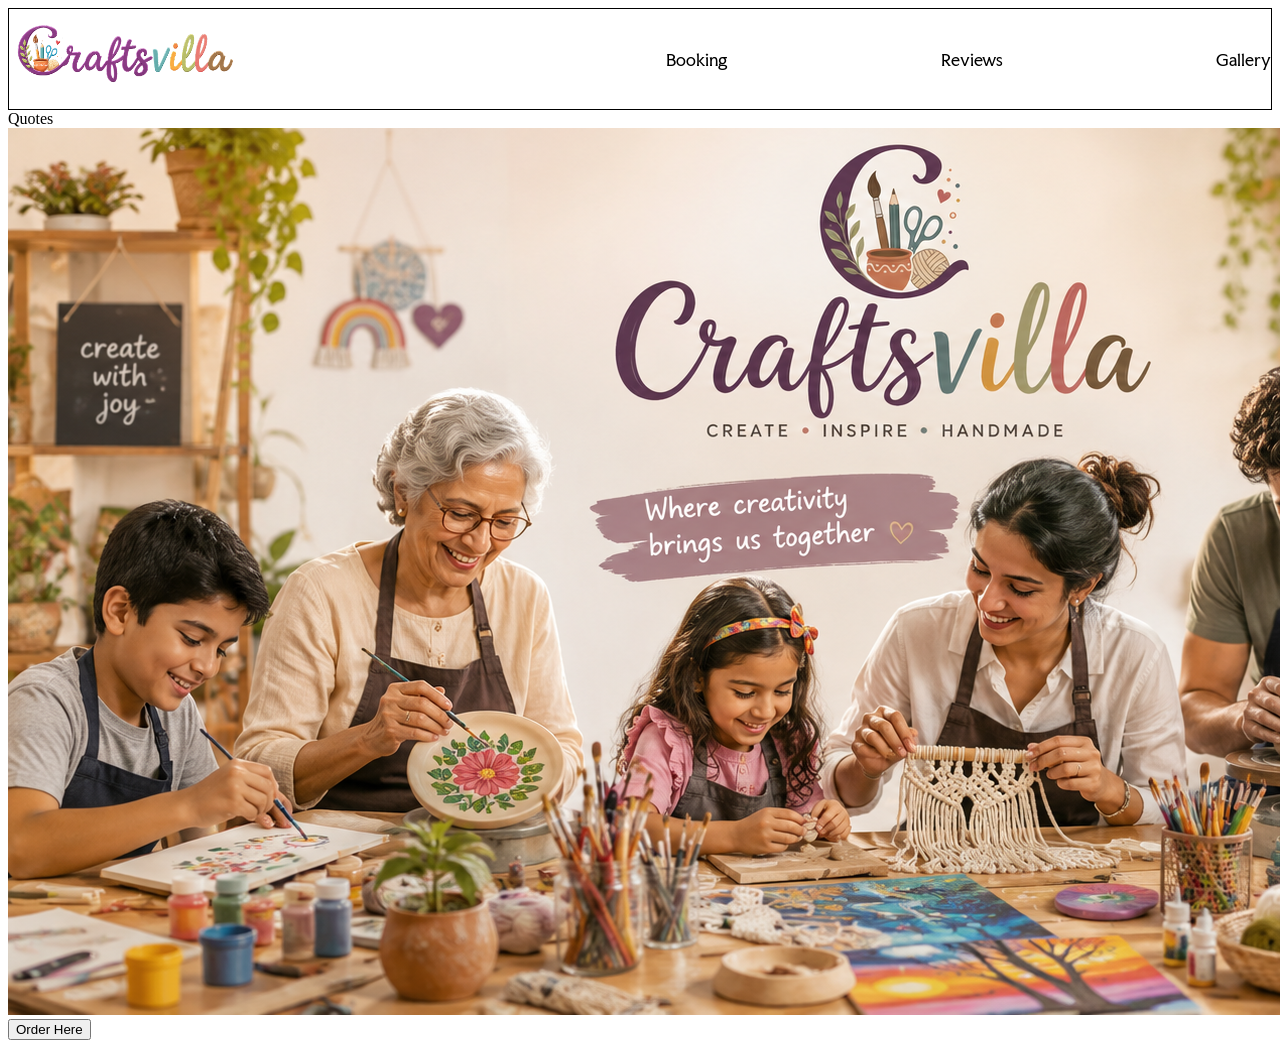
==== index.html @ 908ce423 "first commit" ====
<!DOCTYPE html>
<html lang="en">
<head>
    <meta charset="UTF-8">
    <meta name="viewport" content="width=device-width, initial-scale=1.0">
    <title>Craftsvilla</title>
    <link rel="stylesheet" href="style.css">
    <style> @import url('https://fonts.googleapis.com/css2?family=Eagle+Lake&family=Faculty+Glyphic&display=swap');
</style>
</head>
<body>
    <header>
        <nav>
            <img src="images/craftsvilla.png" alt="The logo of Craftsvilla">

            <div class="nav-links"></div>
            <div id="booking">Booking</div>
            <div id="reviews">Reviews</div>
            <div id="gallery">Gallery</div>
        </nav>
    </header>

    <section class="hero">
        <div>Quotes</div>
        <img src="images/craftsvillamain.png" alt="">
        <button>Order Here</button>
    </section>
    
    <footer>
    </footer>
</body>
</html>
---- style.css ----
nav {
    display: flex;
    flex-direction: row;
    justify-content: space-between;
    align-items: center;
    border: 1.5px solid black ;
}

.nav-links {
    display: flex;
    gap: 60px;
}

nav img {
    height: 100px;
    width: 230px;
}

#booking {
    font-family: 'Faculty Glyphic';
}

#reviews {
    font-family: 'Faculty Glyphic';
}

#gallery {
    font-family: 'Faculty Glyphic';
}
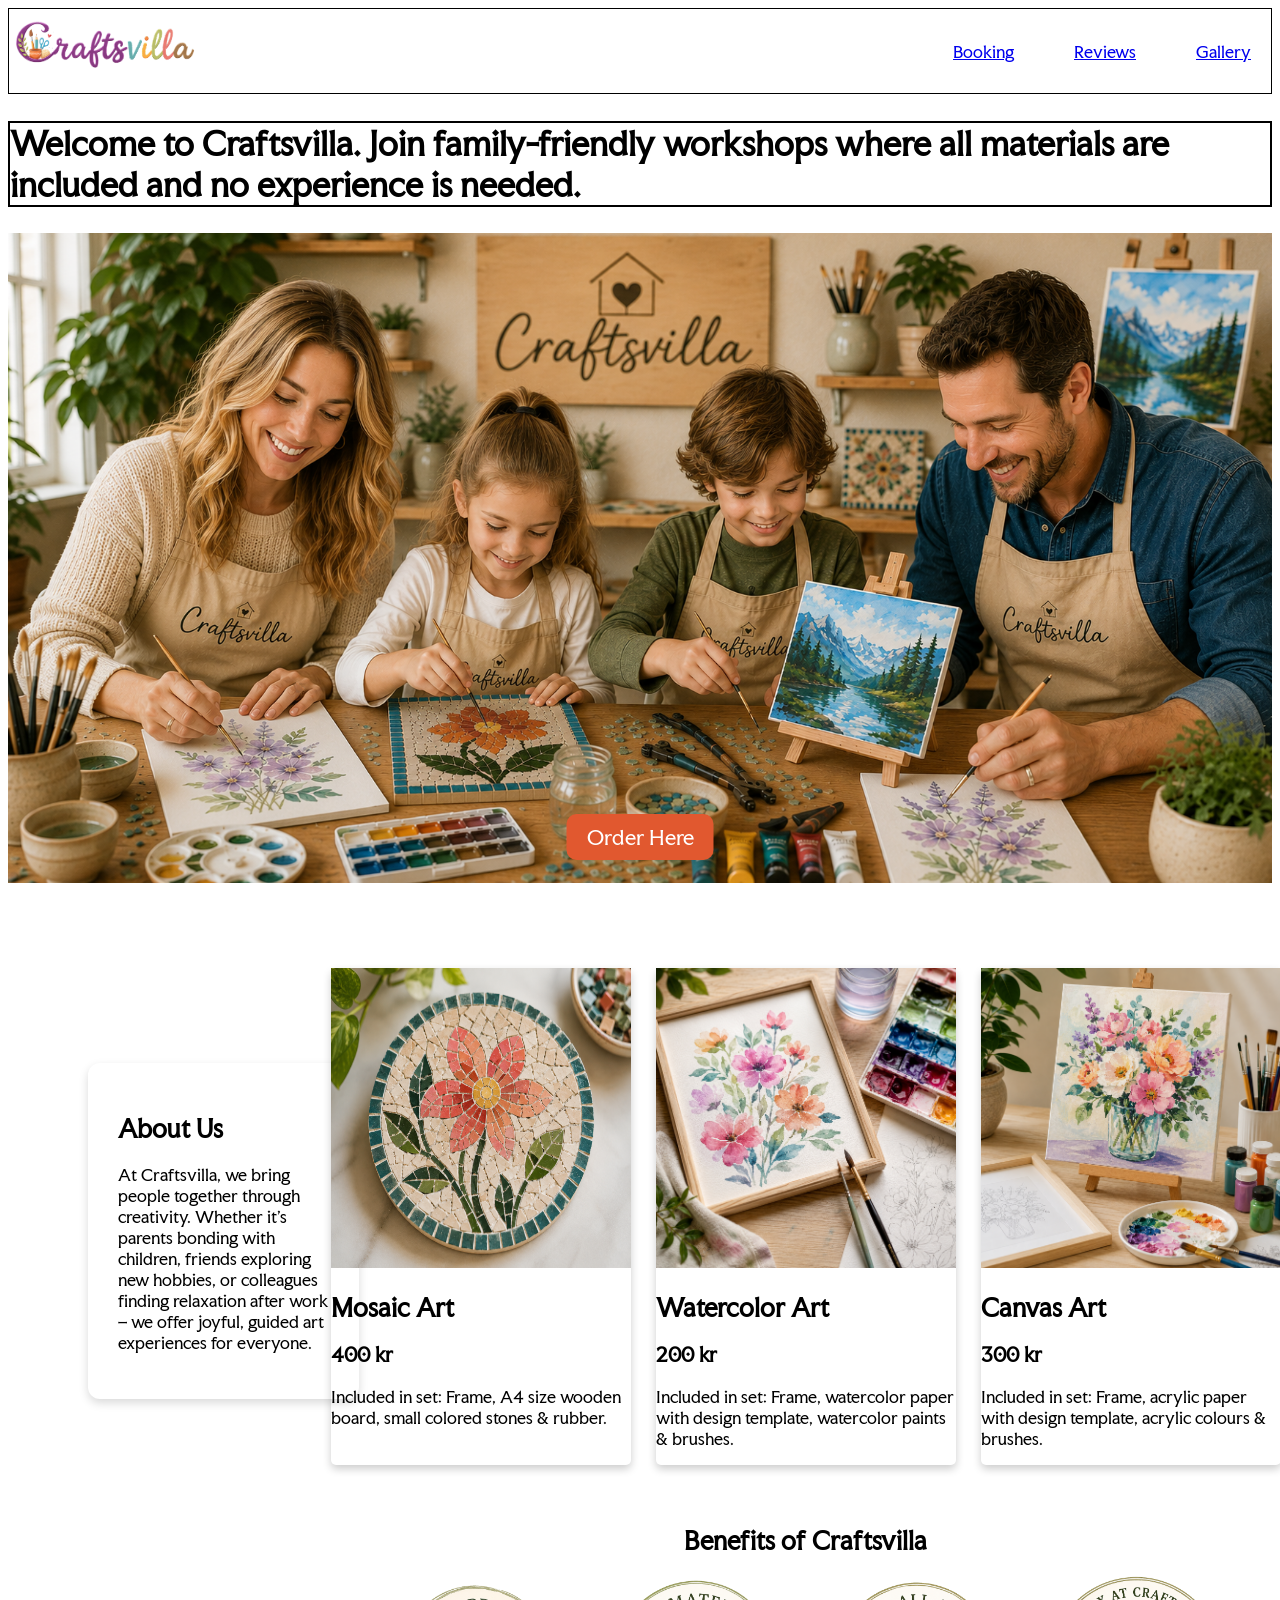
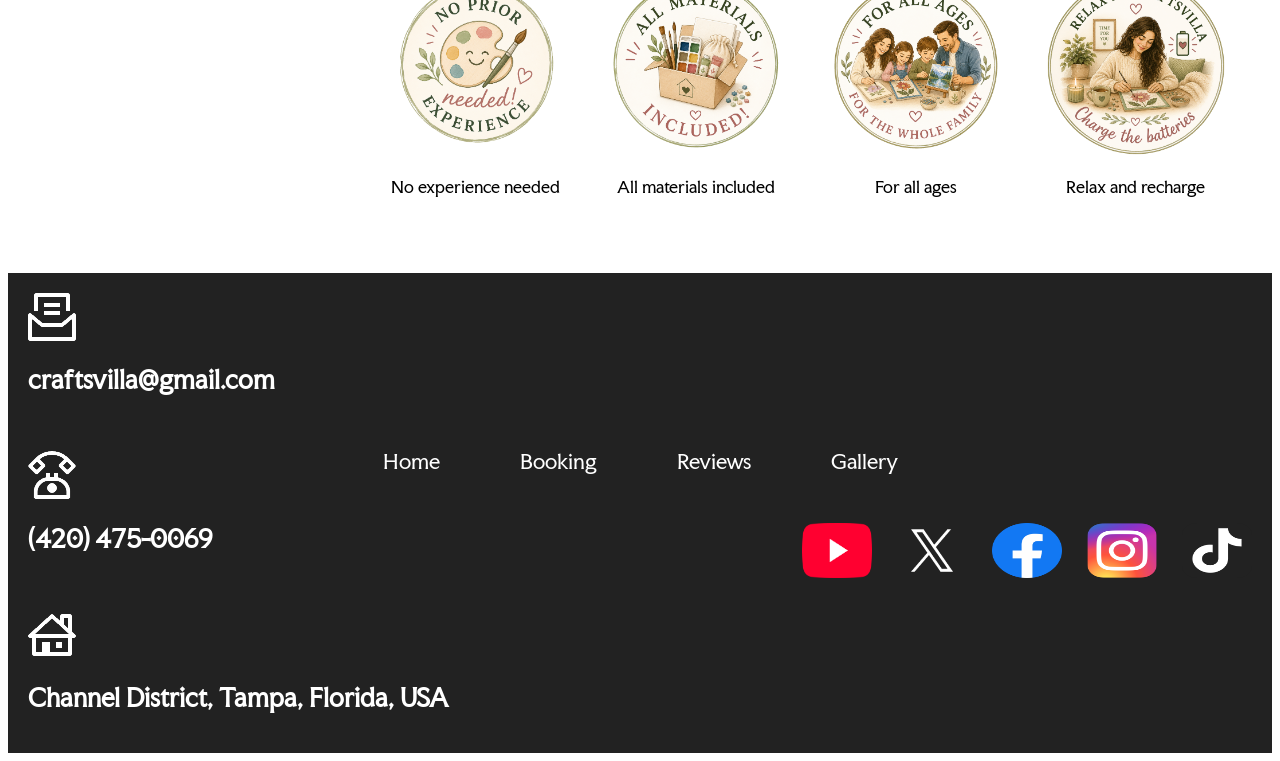
==== commit 07a46330: "third commit" ====
--- a/index.html
+++ b/index.html
@@ -11,22 +11,125 @@
 <body>
     <header>
         <nav>
-            <img src="images/craftsvilla.png" alt="The logo of Craftsvilla">
-
-            <div class="nav-links"></div>
-            <div id="booking">Booking</div>
-            <div id="reviews">Reviews</div>
-            <div id="gallery">Gallery</div>
+            <a href="index.html">
+              <img src="images/craftsvilla.png" alt="The logo of Craftsvilla">
+            </a>
+            <div class="nav-links">
+            <div id="booking">
+             <a href="booking.html" title="Booking">Booking</a>
+            </div>
+            <div id="reviews">
+                <a href="reviews.html" title="Reviews">Reviews</a>
+            </div>
+            <div id="gallery">
+                <a href="gallery.html" title="Gallery">Gallery</a>
+            </div>
         </nav>
     </header>
 
     <section class="hero">
-        <div>Quotes</div>
-        <img src="images/craftsvillamain.png" alt="">
-        <button>Order Here</button>
+         <h1 id="quotes">Welcome to Craftsvilla. Join family-friendly workshops where all materials are included and no experience is needed.</h1>
+        <div class="hero-content">
+            <img id="main-image" src="images/craftsvilla-hero.png" alt="">
+        </div>
+        <div id="order-button"><button>Order Here</button></div>
     </section>
-    
-    <footer>
+
+ <section class="about">
+        <div>
+            <div class="about-us">
+            <h1>About Us</h1>
+            <p>At Craftsvilla, we bring people together through creativity. Whether it's parents bonding with children, friends exploring new hobbies, or colleagues finding relaxation after work – we offer joyful, guided art experiences for everyone.</p>
+            </div>
+            <div class="services">
+
+            <div class="card">
+                <div id="mosaic-card">
+                    <img id="mosaic-img" src="images/mosaic.png" alt="">
+                    <h2>Mosaic Art</h2>
+                    <h3>400 kr</h3>
+                    <p>Included in set: Frame, A4 size wooden board, small colored stones & rubber.</p>
+            </div>
+             <div id="watercolor-card">
+                    <img id="watercolor-img" src="images/watercolor.png" alt="">
+                    <h2>Watercolor Art</h2>
+                    <h3>200 kr</h3>
+                    <p>Included in set: Frame, watercolor paper with design template, watercolor paints & brushes.</p>
+            </div>
+            <div id="canvas-card">
+                    <img id="canvas-img" src="images/canvas.png" alt="">
+                    <h2>Canvas Art</h2>
+                    <h3>300 kr</h3>
+                    <p>Included in set: Frame, acrylic paper with design template, acrylic colours & brushes.</p>
+            </div>
+            </div>
+
+            <div id="benefits">
+       <h2>Benefits of Craftsvilla</h2>
+
+       <div class="benefits-container">
+        <div class="benefit-item">
+        <img src="images/no-experience.png" alt="No experience needed icon">
+        <p>No experience needed</p>
+        </div>
+
+    <div class="benefit-item">
+      <img src="images/all-materials.png" alt="Materials included icon">
+      <p>All materials included</p>
+    </div>
+
+    <div class="benefit-item">
+      <img src="images/all-ages.png" alt="All ages icon">
+      <p>For all ages</p>
+    </div>
+
+    <div class="benefit-item">
+      <img src="images/recharge.png" alt="Relax and recharge icon">
+      <p>Relax and recharge</p>
+    </div>
+  </div>
+</div>
+            </div>
+    </section>
+<footer>
+        <div class="footer-container">
+
+          <div class="contact-info">
+
+            <div class="email">
+                <img src="images/email.png" alt="">
+                    <h2>craftsvilla@gmail.com <h2>
+                </div>
+                <br><br>
+
+            <div class="contact">
+                <img src="images/phone.png" alt="">
+                    <h2>(420) 475-0069</h2>
+                </div>
+                <br><br>
+
+        <div class="location">
+                <img src="images/address.png" alt="">
+                    <h2>Channel District, Tampa, Florida, USA</h2>
+                </div>
+      </div>
+      <div>
+        <div id="footer-links">
+    <a href="index.html">Home</a>
+    <a href="booking.html">Booking</a>
+    <a href="reviews.html">Reviews</a>
+    <a href="gallery.html">Gallery</a>
+   </div>
+
+        <div class="socialmedia">
+                <img src="images/youtube.png" alt="YouTube">
+                <img src="images/x.png" alt="X">
+                <img src="images/facebook.png" alt="Facebook">
+                <img src="images/instagram.png" alt="Instagram">
+                <img src="images/tiktok.png" alt="">
+            </div>
+            
+    </div>
     </footer>
 </body>
 </html>
--- a/style.css
+++ b/style.css
@@ -8,12 +8,13 @@
 
 .nav-links {
     display: flex;
+    margin: 20px;
     gap: 60px;
 }
 
 nav img {
-    height: 100px;
-    width: 230px;
+    height: 80px;
+    width: 190px;
 }
 
 #booking {
@@ -26,4 +27,563 @@
 
 #gallery {
     font-family: 'Faculty Glyphic';
+}
+
+.hero-content {
+    display: flex;
+    justify-content: space-between;
+    align-items: center;
+    position: relative;
+    font-family: 'Faculty Glyphic';
+}
+
+#main-image {
+    width: 100%;
+    max-width: 1680px;
+    height: 650px;
+    object-fit: cover;
+}
+
+#order-button {
+    position: absolute;
+    bottom: 40px;
+    left: 50%;
+    transform: translateX(-50%);
+}
+
+#order-button button {
+    background-color: #e1582f;
+    color: white;
+    border: none;
+    padding: 10px 20px;
+    border-radius: 10px;
+    font-size: 20px;
+    cursor: pointer;
+    font-family: 'Faculty Glyphic';
+}
+
+#order-button button:hover {
+    background-color: #e1592fbc;
+}
+
+#quotes {
+    font-size: xx-large;
+    border: 2px solid black ;
+    font-family: 'Faculty Glyphic';
+}
+
+#order-button {
+    cursor: pointer;
+    margin-left: 0px;
+}
+
+.about {
+    padding: 60px 80px;
+    font-family: 'Faculty Glyphic';
+}
+
+.about > div {
+    display: flex;
+    gap: 60px;
+    align-items: flex-start;
+}
+
+.about-us {
+    width: 30%;
+    margin-top: 120px;
+    padding: 30px;
+    background-color: white;
+    border-radius: 12px;
+    box-shadow: 0 4px 10px rgba(0,0,0,0.15);
+}
+
+.services {
+    width: 70%;
+}
+.card {
+    display: flex;
+    flex-direction: row;
+    justify-content: center;
+    gap: 25px;
+    margin: 15px;
+    padding: 10px;
+}
+
+#mosaic-card {
+  box-shadow: 0 4px 8px 0 rgba(0,0,0,0.2);
+  transition: 0.3s;
+  border-radius: 5px;
+}
+
+#mosaic-img {
+    height: 300px;
+    width: 300px;
+}
+
+#watercolor-card {
+  box-shadow: 0 4px 8px 0 rgba(0,0,0,0.2);
+  transition: 0.3s;
+  width: 300px;
+  border-radius: 5px;
+}
+
+#watercolor-img {
+    height: 300px;
+    width: 300px;
+}
+
+#canvas-card {
+  box-shadow: 0 4px 8px 0 rgba(0,0,0,0.2);
+  transition: 0.3s;
+  width: 300px;
+  border-radius: 5px;
+}
+
+#canvas-img {
+    height: 300px;
+    width: 300px;
+}
+
+#benefits {
+    margin-top: 50px;
+    text-align: center;
+}
+
+.benefits-container {
+    display: flex;
+    justify-content: center;
+    gap: 40px;
+}
+
+.benefit-item img {
+    width: 180px;
+    height: 180px;
+    object-fit: contain;
+    border-radius: 50%;
+}
+
+#intro {
+    font-size: medium;
+    border: 1.5px solid black ;
+    font-family: 'Faculty Glyphic';
+}
+
+.product-cards {
+    display: flex;
+    flex-direction: row;
+    justify-content: center;
+    gap: 60px;
+    margin: 15px;
+    padding: 10px;
+}
+
+#mosaic-card2 {
+  box-shadow: 0 4px 8px 0 rgba(0,0,0,0.2);
+  transition: 0.3s;
+  width: 20%;
+  border-radius: 5px;
+  font-family: 'Faculty Glyphic';
+}
+
+#watercolor-card2 {
+  box-shadow: 0 4px 8px 0 rgba(0,0,0,0.2);
+  transition: 0.3s;
+  width: 20%;
+  border-radius: 5px;
+  font-family: 'Faculty Glyphic';
+}
+
+#canvas-card2 {
+  box-shadow: 0 4px 8px 0 rgba(0,0,0,0.2);
+  transition: 0.3s;
+  width: 20%;
+  border-radius: 5px;
+  font-family: 'Faculty Glyphic';
+}
+
+#productmosaic-img {
+    width: 100%;
+    height: 233px;
+}
+
+#productwatercolor-img {
+    width: 100%;
+    height: 233px;
+}
+
+#productcanvas-img {
+    width: 100%;
+    height: 233px;
+}
+
+.product-cards h2 {
+    font-size: 24px;
+    margin: 10px;
+}
+
+.product-cards h3 {
+    font-size: 19px;
+    margin: 10px;
+}
+
+.product-cards p {
+    font-size: 14px;
+    margin: 10px;
+}
+
+.art-button button {
+    background-color: #2f44e1;
+    color: white;
+    border: none;
+    margin: 10px;
+    padding: 10px 15px;
+    border-radius: 5px;
+    font-size: 15px;
+    cursor: pointer;
+    font-family: 'Faculty Glyphic';
+}
+
+.art-button button:hover {
+    background-color: #2f44e1b4;
+}
+
+.form-container {
+    display: flex;
+    justify-content: center;
+    margin-top: 50px;
+    margin-bottom: 40px;
+}
+
+form {
+    max-width: 60%;
+    display: flex;
+    flex-direction: column;
+    gap: 2px;
+    border: 2.5px solid black;
+    font-size: 18px;
+    font-family: 'Faculty Glyphic';
+}
+
+form input,
+form select {
+    width: 300px;
+    padding: 8px;
+}
+
+#name {
+    height: 40px;
+    width: 600px;
+    font-size: medium;
+    font-family: 'Faculty Glyphic';
+}
+
+#email {
+    height: 40px;
+    width: 600px;
+    font-size: medium;
+    font-family: 'Faculty Glyphic';
+}
+
+#number {
+    height: 40px;
+    width: 600px;
+    font-size: medium;
+    font-family: 'Faculty Glyphic';
+}
+
+#workshop {
+    height: 60px;
+    width: 620px;
+    font-size: medium;
+    font-family: 'Faculty Glyphic';
+}
+
+#date-time {
+    height: 60px;
+    width: 600px;
+    font-family: 'Faculty Glyphic';
+}
+
+#participants {
+    height: 60px;
+    width: 600px;
+    font-family: 'Faculty Glyphic';
+}
+
+#form-button {
+    height: 10%;
+    width: 70%;
+    margin-left: 90px;
+    margin-bottom: 20px;
+    cursor: pointer;
+    background-color: white;
+    border: 3px solid black;
+    font-family: 'Faculty Glyphic';
+}
+
+#form-button:hover {
+    background-color: #ffffff6c;
+    transform: scale(1.03);
+    transition: 0.3s;
+}
+
+.alternatives {
+    display: flex;
+    flex-direction: column;
+    gap: 10px;
+}
+
+.option {
+    display: flex;
+    align-items: center;
+    gap: 8px;
+}
+
+.option input[type="radio"] {
+    width: auto;
+    margin: 0;
+}
+
+.checkbox {
+    display: flex;
+    align-items: center;
+    gap: 8px;
+}
+
+.checkbox p {
+    font-size: 16px;
+}
+
+.permission-box {
+    display: flex;
+    flex-direction: column;
+    align-items: flex-start;
+    gap: 8px;
+}
+
+.permission-box input {
+    width: auto;
+}
+
+#select-text {
+    margin-left: 26%;
+}
+
+#img {
+    height: 10%;
+    width: 45%;
+    margin-left: 90px;
+    cursor: pointer;
+    background-color: white;
+    border: 2px solid black;
+    font-family: 'Faculty Glyphic';
+}
+
+.image-upload {
+    display: flex;
+    flex-direction: column;
+    gap: 10px;
+    width: 120%;
+    margin-left: 90px;
+}
+
+#upload {
+    height: 10%;
+    width: 560px;
+    margin-left: 90px;
+    cursor: pointer;
+    background-color: white;
+    border: 2px solid black;
+    font-family: 'Faculty Glyphic';
+}
+
+#upload:hover {
+    background-color: #ffffff6c;
+    transform: scale(1.03);
+    transition: 0.3s;
+}
+
+#feedback-button {
+    height: 80%;
+    width: 56%;
+    margin-left: 18%;
+    margin-top: 30px;
+    margin-bottom: 30px;
+    cursor: pointer;
+    background-color: rgb(186, 185, 185);
+    border: 1.5px solid black;
+    font-family: 'Faculty Glyphic';
+}
+
+#feedback-button:hover {
+    background-color: #ffffff6c;
+    transform: scale(1.03);
+    transition: 0.3s;
+}
+
+.review-cards {
+    display: flex;
+    flex-direction: row;
+    justify-content: center;
+    gap: 60px;
+    margin: 40px auto;
+    width: 90%;
+}
+
+.review-card {
+    background-color: #ffffff;
+    width: 260px;
+    padding: 24px;
+    border-radius: 12px;
+    text-align: center;
+    box-shadow: 0 8px 24px rgba(0, 0, 0, 0.08);
+    border: 1px solid #e2e8f0;
+    font-family: Faculty Glyphic;
+}
+
+.avatar {
+    width: 60px;
+    height: 60px;
+    border-radius: 50%;
+    object-fit: cover;
+}
+
+.stars {
+    color: #ecc94b;
+    font-size: 30px;
+    margin: 20px;
+}
+
+.review-text {
+    font-size: 20px;
+    line-height: 1.4;
+    font-family: Faculty Glyphic;
+}
+
+h1 {
+    font-family: Faculty Glyphic;
+}
+
+.photo-gallery {
+    display: flex;
+    flex-wrap: wrap;
+    justify-content: center;
+    gap: 20px;
+    margin-top: 50px;
+    margin-bottom: 50px;
+}
+
+.gallery-img {
+    width: 350px;
+    height: 400px;
+    object-fit: cover;
+    border-radius: 10px;
+    cursor: pointer;
+    transition: 0.3s;
+}
+
+.gallery-img:hover {
+    transform: scale(1.03);
+}
+
+#lightbox {
+    display: flex;
+    flex-direction: column;
+    justify-content: center;
+    align-items: center;
+    position: fixed;
+    z-index: 999;
+    left: 0;
+    top: 0;
+    width: 100%;
+    height: 100%;
+    background-color: rgba(0,0,0,0.9);
+    font-family: Faculty Glyphic;
+}
+
+#lightbox-img {
+    max-width: 80%;
+    max-height: 70%;
+    border-radius: 10px;
+}
+
+#lightbox-text {
+    color: white;
+    margin-top: 20px;
+    font-size: 20px;
+    text-align: center;
+    width: 60%;
+}
+
+#close-btn {
+    position: absolute;
+    top: 30px;
+    right: 50px;
+    color: white;
+    font-size: 50px;
+    cursor: pointer;
+}
+
+footer {
+    background-color: #222;
+    min-height: 260px;
+    padding: 20px;
+}
+
+.footer-container {
+    display: flex;
+    justify-content: space-between;
+    align-items: center;
+    position: relative;
+}
+
+.contact-info {
+    align-items: center;
+}
+
+.email {
+     gap: 15px;
+    align-items: center;
+    color: white;
+    font-family: Faculty Glyphic;
+}
+.contact {
+    gap: 15px;
+    align-items: center;
+    color: white;
+    font-family: Faculty Glyphic;
+}
+.location {
+    gap: 15px;
+    align-items: center;
+    color: white;
+    font-family: Faculty Glyphic;
+}
+
+#footer-links {
+    display: flex;
+    gap: 80px;
+    justify-content: center;
+    align-items: center;
+    position: absolute;
+    left: 50%;
+    transform: translateX(-50%);
+}
+
+#footer-links a {
+    color: white;
+    text-decoration: none;
+    font-size: 20px;
+    font-family: 'Faculty Glyphic';
+}
+
+.socialmedia {
+    display: flex;
+    gap: 25px;
+    margin-top: 75px;
+}
+
+.socialmedia img {
+    height: 55px;
+    width: 70px;
 }
